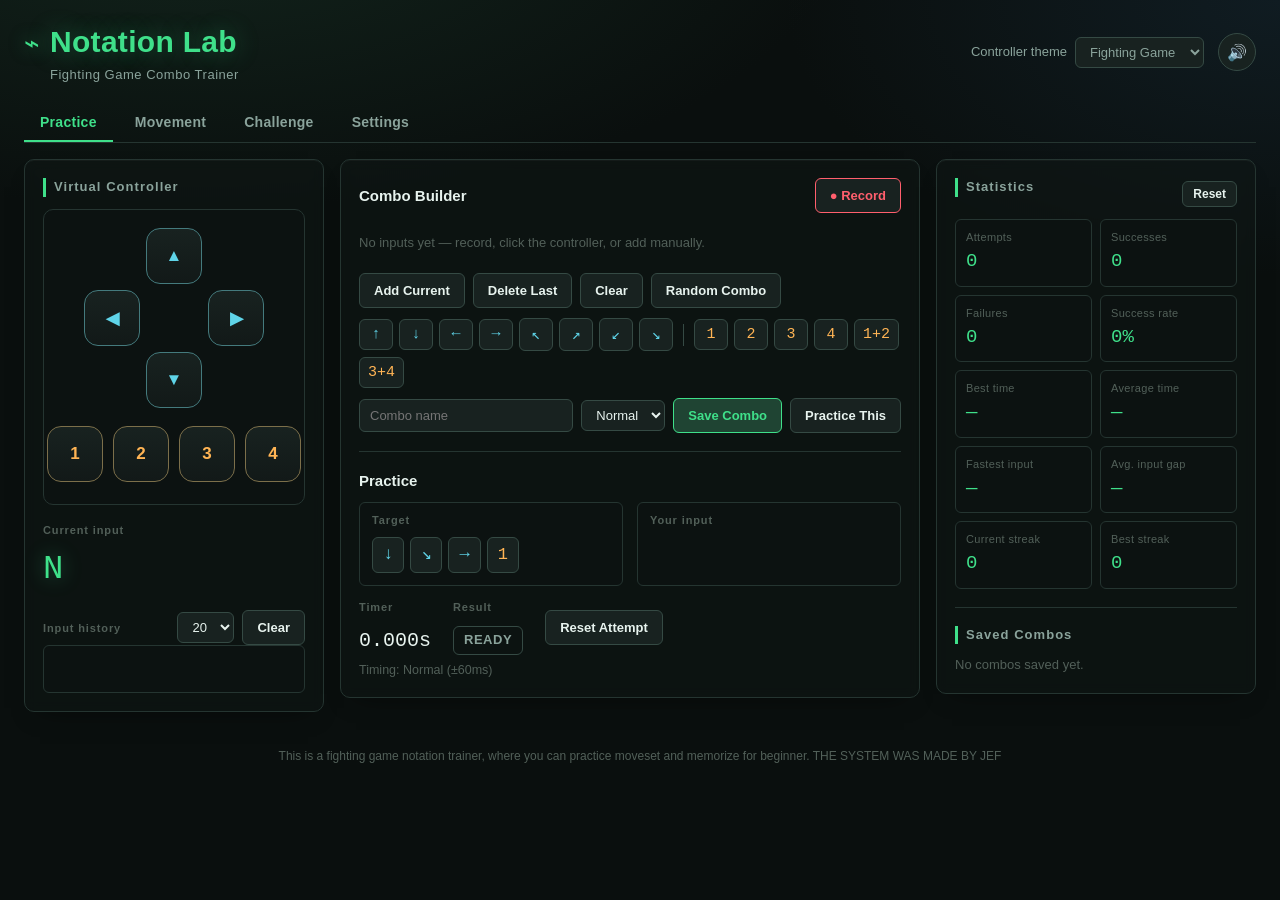
==== index.html @ 4912e776 "Add files via upload" ====
<!DOCTYPE html>
<html lang="en">
<head>
<meta charset="UTF-8" />
<meta name="viewport" content="width=device-width, initial-scale=1.0" />
<title>Notation Lab — Fighting Game Combo Trainer</title>
<meta name="description" content="Practice fighting-game directional inputs and combos on your keyboard, no controller required." />
<link rel="stylesheet" href="css/style.css" />
</head>
<body>
<div class="app-shell">

  <header class="app-header">
    <div class="brand">
      <span class="brand-mark" aria-hidden="true">⌁</span>
      <h1 class="app-title">Notation Lab<span class="app-subtitle">Fighting Game Combo Trainer</span></h1>
    </div>

    <div class="header-controls">
      <div class="field-inline">
        <label for="theme-select">Controller theme</label>
        <select id="theme-select">
          <option value="fighting-game">Fighting Game</option>
          <option value="classic-arcade">Classic Arcade</option>
          <option value="minimal">Minimal</option>
          <option value="leverless">Leverless</option>
        </select>
      </div>
      <button id="mute-btn" class="icon-btn" type="button" aria-pressed="false" aria-label="Mute sound">🔊</button>
    </div>
  </header>

  <nav class="tab-nav" role="tablist" aria-label="Trainer sections">
    <button class="tab-btn active" data-tab="practice" role="tab" aria-selected="true">Practice</button>
    <button class="tab-btn" data-tab="movement" role="tab" aria-selected="false">Movement</button>
    <button class="tab-btn" data-tab="challenge" role="tab" aria-selected="false">Challenge</button>
    <button class="tab-btn" data-tab="settings" role="tab" aria-selected="false">Settings</button>
  </nav>

  <main class="app-main">

    <!-- ================= LEFT: VIRTUAL CONTROLLER + LIVE INPUT ================= -->
    <section class="panel controller-panel" aria-label="Virtual controller">
      <h2 class="panel-title">Virtual Controller</h2>

      <div id="virtual-controller" class="virtual-controller theme-fighting-game" data-theme="fighting-game">
        <div class="vc-dpad" role="group" aria-label="Directions">
          <button class="vc-btn vc-dir" data-action="up" aria-label="Up">▲</button>
          <button class="vc-btn vc-dir" data-action="left" aria-label="Left">◀</button>
          <div class="vc-dpad-center" aria-hidden="true"></div>
          <button class="vc-btn vc-dir" data-action="right" aria-label="Right">▶</button>
          <button class="vc-btn vc-dir" data-action="down" aria-label="Down">▼</button>
        </div>
        <div class="vc-buttons" role="group" aria-label="Attack buttons">
          <button class="vc-btn vc-atk" data-action="button1" aria-label="Button 1">1</button>
          <button class="vc-btn vc-atk" data-action="button2" aria-label="Button 2">2</button>
          <button class="vc-btn vc-atk" data-action="button3" aria-label="Button 3">3</button>
          <button class="vc-btn vc-atk" data-action="button4" aria-label="Button 4">4</button>
        </div>
      </div>

      <div class="live-input">
        <div class="current-input-block">
          <span class="field-label">Current input</span>
          <div id="current-input-display" class="current-input" aria-live="polite">N</div>
        </div>

        <div class="history-block">
          <div class="history-header">
            <span class="field-label">Input history</span>
            <div class="history-controls">
              <select id="history-length-select" aria-label="History length">
                <option value="10">10</option>
                <option value="20" selected>20</option>
                <option value="30">30</option>
                <option value="50">50</option>
              </select>
              <button id="clear-history-btn" class="ghost-btn" type="button">Clear</button>
            </div>
          </div>
          <div id="input-history-display" class="input-history" aria-live="polite"></div>
        </div>
      </div>
    </section>

    <!-- ================= CENTER: TAB CONTENT ================= -->
    <section class="panel tab-content-panel" aria-label="Trainer modes">

      <div id="tab-practice" class="tab-panel active" role="tabpanel">
        <div class="subsection">
          <div class="subsection-header">
            <h3>Combo Builder</h3>
            <button id="builder-record-btn" class="rec-btn" type="button">● Record</button>
          </div>

          <div id="builder-sequence-display" class="token-row builder-empty" aria-live="polite">
            <span class="placeholder">No inputs yet — record, click the controller, or add manually.</span>
          </div>

          <div class="button-row">
            <button id="builder-add-current-btn" class="ghost-btn" type="button">Add Current</button>
            <button id="builder-delete-last-btn" class="ghost-btn" type="button">Delete Last</button>
            <button id="builder-clear-btn" class="ghost-btn" type="button">Clear</button>
            <button id="builder-random-btn" class="ghost-btn" type="button">Random Combo</button>
          </div>

          <div class="manual-palette" id="builder-manual-palette" aria-label="Insert notation manually">
            <button class="palette-btn" data-token="↑" type="button">↑</button>
            <button class="palette-btn" data-token="↓" type="button">↓</button>
            <button class="palette-btn" data-token="←" type="button">←</button>
            <button class="palette-btn" data-token="→" type="button">→</button>
            <button class="palette-btn" data-token="↖" type="button">↖</button>
            <button class="palette-btn" data-token="↗" type="button">↗</button>
            <button class="palette-btn" data-token="↙" type="button">↙</button>
            <button class="palette-btn" data-token="↘" type="button">↘</button>
            <span class="palette-divider" aria-hidden="true"></span>
            <button class="palette-btn atk" data-token="1" type="button">1</button>
            <button class="palette-btn atk" data-token="2" type="button">2</button>
            <button class="palette-btn atk" data-token="3" type="button">3</button>
            <button class="palette-btn atk" data-token="4" type="button">4</button>
            <button class="palette-btn atk" data-token="1+2" type="button">1+2</button>
            <button class="palette-btn atk" data-token="3+4" type="button">3+4</button>
          </div>

          <div class="save-row">
            <input id="builder-combo-name-input" type="text" placeholder="Combo name" maxlength="40" />
            <select id="builder-difficulty-select" aria-label="Combo difficulty">
              <option>Easy</option>
              <option selected>Normal</option>
              <option>Hard</option>
              <option>Expert</option>
            </select>
            <button id="builder-save-btn" class="primary-btn" type="button">Save Combo</button>
            <button id="builder-use-as-target-btn" class="ghost-btn" type="button">Practice This</button>
          </div>
        </div>

        <div class="subsection">
          <h3>Practice</h3>
          <div class="practice-grid">
            <div class="practice-block">
              <span class="field-label">Target</span>
              <div id="practice-target-display" class="token-row target-row"></div>
            </div>
            <div class="practice-block">
              <span class="field-label">Your input</span>
              <div id="practice-progress-display" class="token-row progress-row"></div>
            </div>
          </div>
          <div class="practice-meta">
            <div class="meta-stat">
              <span class="field-label">Timer</span>
              <span id="practice-timer-display" class="meta-value mono">0.000s</span>
            </div>
            <div class="meta-stat">
              <span class="field-label">Result</span>
              <span id="practice-result-display" class="meta-value result-badge">READY</span>
            </div>
            <button id="practice-reset-btn" class="ghost-btn" type="button">Reset Attempt</button>
          </div>
          <p id="practice-timing-note" class="hint-text">Timing: Normal (±60ms)</p>
        </div>
      </div>

      <div id="tab-movement" class="tab-panel" role="tabpanel">
        <div class="subsection">
          <h3>Movement Drills</h3>
          <div id="movement-exercise-list" class="exercise-list" role="list"></div>
        </div>
        <div class="subsection">
          <h3 id="movement-active-name">Select a drill</h3>
          <div class="practice-grid">
            <div class="practice-block">
              <span class="field-label">Target</span>
              <div id="movement-target-display" class="token-row target-row"></div>
            </div>
            <div class="practice-block">
              <span class="field-label">Your input</span>
              <div id="movement-progress-display" class="token-row progress-row"></div>
            </div>
          </div>
          <div class="practice-meta">
            <div class="meta-stat">
              <span class="field-label">Result</span>
              <span id="movement-result-display" class="meta-value result-badge">READY</span>
            </div>
            <button id="movement-reset-btn" class="ghost-btn" type="button">Reset</button>
          </div>
        </div>
      </div>

      <div id="tab-challenge" class="tab-panel" role="tabpanel">
        <div class="subsection">
          <div class="subsection-header">
            <h3>Random Challenge</h3>
            <div class="field-inline">
              <label for="challenge-difficulty-select">Difficulty</label>
              <select id="challenge-difficulty-select">
                <option>Easy</option>
                <option selected>Normal</option>
                <option>Hard</option>
                <option>Expert</option>
              </select>
            </div>
          </div>
          <button id="challenge-new-btn" class="primary-btn" type="button">New Challenge</button>

          <div class="practice-grid">
            <div class="practice-block">
              <span class="field-label">Target</span>
              <div id="challenge-target-display" class="token-row target-row"></div>
            </div>
            <div class="practice-block">
              <span class="field-label">Your input</span>
              <div id="challenge-progress-display" class="token-row progress-row"></div>
            </div>
          </div>
          <div class="practice-meta">
            <div class="meta-stat">
              <span class="field-label">Timer</span>
              <span id="challenge-timer-display" class="meta-value mono">0.000s</span>
            </div>
            <div class="meta-stat">
              <span class="field-label">Result</span>
              <span id="challenge-result-display" class="meta-value result-badge">READY</span>
            </div>
          </div>
        </div>
      </div>

      <div id="tab-settings" class="tab-panel" role="tabpanel">
        <div class="subsection">
          <h3>Key Mapping</h3>
          <p class="hint-text">Click a binding, then press the key you want to use.</p>
          <div id="keybind-list" class="keybind-list">
            <div class="keybind-row"><span>Up</span><button class="remap-btn" data-action="up" type="button">C</button></div>
            <div class="keybind-row"><span>Down</span><button class="remap-btn" data-action="down" type="button">W</button></div>
            <div class="keybind-row"><span>Left</span><button class="remap-btn" data-action="left" type="button">Q</button></div>
            <div class="keybind-row"><span>Right</span><button class="remap-btn" data-action="right" type="button">E</button></div>
            <div class="keybind-row"><span>Button 1</span><button class="remap-btn" data-action="button1" type="button">J</button></div>
            <div class="keybind-row"><span>Button 2</span><button class="remap-btn" data-action="button2" type="button">K</button></div>
            <div class="keybind-row"><span>Button 3</span><button class="remap-btn" data-action="button3" type="button">U</button></div>
            <div class="keybind-row"><span>Button 4</span><button class="remap-btn" data-action="button4" type="button">I</button></div>
          </div>
          <p id="keybind-conflict-warning" class="warning-text hidden" role="alert"></p>
        </div>

        <div class="subsection">
          <h3>Timing &amp; Sound</h3>
          <div class="field-inline">
            <label for="timing-difficulty-select">Timing difficulty</label>
            <select id="timing-difficulty-select">
              <option value="strict">Strict (±30ms)</option>
              <option value="normal" selected>Normal (±60ms)</option>
              <option value="relaxed">Relaxed (±100ms)</option>
            </select>
          </div>
          <div class="field-inline">
            <label for="sound-toggle-checkbox">Sound feedback</label>
            <input id="sound-toggle-checkbox" type="checkbox" checked />
          </div>
          <div class="field-inline">
            <label for="reduced-motion-checkbox">Reduce motion</label>
            <input id="reduced-motion-checkbox" type="checkbox" />
          </div>
        </div>

        <div class="button-row">
          <button id="save-settings-btn" class="primary-btn" type="button">Save Settings</button>
          <button id="reset-defaults-btn" class="ghost-btn" type="button">Reset Defaults</button>
          <span id="settings-saved-note" class="hint-text" aria-live="polite"></span>
        </div>
      </div>

    </section>

    <!-- ================= RIGHT: STATISTICS + SAVED COMBOS ================= -->
    <section class="panel side-panel" aria-label="Statistics and saved combos">
      <div class="subsection">
        <div class="subsection-header">
          <h2 class="panel-title">Statistics</h2>
          <button id="reset-stats-btn" class="ghost-btn small" type="button">Reset</button>
        </div>
        <div class="stats-grid" id="stats-grid">
          <div class="stat-card"><span class="stat-value" id="stat-total-attempts">0</span><span class="stat-label">Attempts</span></div>
          <div class="stat-card"><span class="stat-value" id="stat-successful-attempts">0</span><span class="stat-label">Successes</span></div>
          <div class="stat-card"><span class="stat-value" id="stat-failed-attempts">0</span><span class="stat-label">Failures</span></div>
          <div class="stat-card"><span class="stat-value" id="stat-success-rate">0%</span><span class="stat-label">Success rate</span></div>
          <div class="stat-card"><span class="stat-value" id="stat-best-time">—</span><span class="stat-label">Best time</span></div>
          <div class="stat-card"><span class="stat-value" id="stat-average-time">—</span><span class="stat-label">Average time</span></div>
          <div class="stat-card"><span class="stat-value" id="stat-fastest-input">—</span><span class="stat-label">Fastest input</span></div>
          <div class="stat-card"><span class="stat-value" id="stat-average-gap">—</span><span class="stat-label">Avg. input gap</span></div>
          <div class="stat-card"><span class="stat-value" id="stat-current-streak">0</span><span class="stat-label">Current streak</span></div>
          <div class="stat-card"><span class="stat-value" id="stat-best-streak">0</span><span class="stat-label">Best streak</span></div>
        </div>
      </div>

      <div class="subsection">
        <h2 class="panel-title">Saved Combos</h2>
        <ul id="saved-combos-list" class="saved-combos-list">
          <li class="empty-note">No combos saved yet.</li>
        </ul>
      </div>
    </section>

  </main>

  <footer class="app-footer">
    <p>This is a fighting game notation trainer, where you can practice moveset and memorize for beginner. THE SYSTEM WAS MADE BY JEF</p>
  </footer>
</div>

<script type="module" src="js/app.js"></script>
</body>
</html>
---- css/style.css ----
/* =========================================================================
   Notation Lab — Fighting Game Combo Trainer
   Design language: a deep-graphite arcade cabinet panel. Phosphor-green is the
   marquee accent (per brief); amber marks attack buttons, cyan marks
   direction/info readouts, so the two input families are always visually
   distinct at a glance. Notation and timers use a monospaced, tabular-numeral
   face because they are literal readouts, not decoration.
   ========================================================================= */

:root {
  --bg-void: #0a0f0e;
  --bg-panel: #10171685;
  --bg-panel-solid: #121918;
  --bg-raised: #182220;
  --bg-inset: #0c1211;
  --border-hairline: #253531;
  --border-strong: #354a44;

  --text-primary: #e7f3ee;
  --text-dim: #8aa39b;
  --text-faint: #526059;

  --accent-phosphor: #3fe08a;
  --accent-phosphor-dim: #1f7a4c;
  --accent-amber: #ffb454;
  --accent-cyan: #5fd4e8;
  --accent-danger: #ff5f6d;
  --accent-gold: #ffd166;

  --font-display: 'Segoe UI', 'Helvetica Neue', Arial, sans-serif;
  --font-body: -apple-system, BlinkMacSystemFont, 'Segoe UI', Roboto, Helvetica, Arial, sans-serif;
  --font-mono: ui-monospace, 'Cascadia Code', 'Consolas', 'SFMono-Regular', 'Liberation Mono', monospace;

  --radius-sm: 6px;
  --radius-md: 10px;
  --shadow-panel: 0 1px 0 rgba(255, 255, 255, 0.03) inset, 0 12px 24px -16px rgba(0, 0, 0, 0.6);

  --motion-fast: 90ms;
  --motion-med: 180ms;
}

* { box-sizing: border-box; }

html, body {
  height: 100%;
}

body {
  margin: 0;
  background:
    radial-gradient(1100px 500px at 15% -10%, #12241c 0%, transparent 60%),
    radial-gradient(900px 500px at 100% 0%, #101c22 0%, transparent 55%),
    var(--bg-void);
  color: var(--text-primary);
  font-family: var(--font-body);
  font-size: 15px;
  line-height: 1.45;
  -webkit-font-smoothing: antialiased;
}

::selection { background: var(--accent-phosphor-dim); color: var(--text-primary); }

a { color: var(--accent-cyan); }

button, select, input {
  font-family: inherit;
  color: inherit;
}

:focus-visible {
  outline: 2px solid var(--accent-cyan);
  outline-offset: 2px;
  border-radius: var(--radius-sm);
}

.hidden { display: none !important; }

/* ------------------------------------------------------------- Shell ---- */

.app-shell {
  max-width: 1440px;
  margin: 0 auto;
  padding: 20px 24px 40px;
  display: flex;
  flex-direction: column;
  gap: 16px;
  min-height: 100%;
}

/* ------------------------------------------------------------ Header ---- */

.app-header {
  display: flex;
  align-items: center;
  justify-content: space-between;
  flex-wrap: wrap;
  gap: 16px;
  padding-bottom: 4px;
}

.brand {
  display: flex;
  align-items: baseline;
  gap: 10px;
}

.brand-mark {
  font-size: 26px;
  color: var(--accent-phosphor);
  text-shadow: 0 0 18px rgba(63, 224, 138, 0.55);
  line-height: 1;
}

.app-title {
  margin: 0;
  font-family: var(--font-display);
  font-weight: 800;
  font-size: clamp(22px, 3vw, 30px);
  letter-spacing: 0.01em;
  color: var(--accent-phosphor);
  text-shadow: 0 0 24px rgba(63, 224, 138, 0.35);
  display: flex;
  flex-direction: column;
  gap: 2px;
}

.app-subtitle {
  font-family: var(--font-body);
  font-weight: 500;
  font-size: 13px;
  letter-spacing: 0.04em;
  color: var(--text-dim);
  text-shadow: none;
}

.header-controls {
  display: flex;
  align-items: center;
  gap: 14px;
}

.field-inline {
  display: flex;
  align-items: center;
  gap: 8px;
  font-size: 13px;
  color: var(--text-dim);
}

.field-inline label { white-space: nowrap; }

select {
  background: var(--bg-raised);
  border: 1px solid var(--border-strong);
  border-radius: var(--radius-sm);
  padding: 6px 10px;
  font-size: 13px;
}

.icon-btn {
  width: 38px;
  height: 38px;
  border-radius: 50%;
  border: 1px solid var(--border-strong);
  background: var(--bg-raised);
  font-size: 16px;
  cursor: pointer;
  transition: border-color var(--motion-fast), transform var(--motion-fast);
}
.icon-btn:hover { border-color: var(--accent-phosphor); }
.icon-btn:active { transform: scale(0.94); }

/* -------------------------------------------------------------- Tabs ---- */

.tab-nav {
  display: flex;
  gap: 6px;
  border-bottom: 1px solid var(--border-hairline);
  padding-bottom: 0;
}

.tab-btn {
  appearance: none;
  border: none;
  background: transparent;
  color: var(--text-dim);
  font-size: 14px;
  font-weight: 600;
  letter-spacing: 0.02em;
  padding: 10px 16px;
  cursor: pointer;
  border-bottom: 2px solid transparent;
  transition: color var(--motion-fast), border-color var(--motion-fast);
}
.tab-btn:hover { color: var(--text-primary); }
.tab-btn.active {
  color: var(--accent-phosphor);
  border-bottom-color: var(--accent-phosphor);
}

/* -------------------------------------------------------------- Main ---- */

.app-main {
  display: grid;
  grid-template-columns: 300px minmax(0, 1fr) 320px;
  gap: 16px;
  align-items: start;
}

.panel {
  background: var(--bg-panel);
  border: 1px solid var(--border-hairline);
  border-radius: var(--radius-md);
  padding: 18px;
  box-shadow: var(--shadow-panel);
  backdrop-filter: blur(6px);
}

.panel-title {
  margin: 0 0 12px;
  font-family: var(--font-display);
  font-size: 13px;
  font-weight: 700;
  letter-spacing: 0.08em;
  color: var(--text-dim);
  border-left: 3px solid var(--accent-phosphor);
  padding-left: 8px;
}

.subsection {
  padding-bottom: 18px;
  margin-bottom: 18px;
  border-bottom: 1px solid var(--border-hairline);
}
.subsection:last-child {
  border-bottom: none;
  margin-bottom: 0;
  padding-bottom: 0;
}

.subsection h3 {
  margin: 0 0 10px;
  font-size: 15px;
  font-weight: 700;
  color: var(--text-primary);
}

.subsection-header {
  display: flex;
  align-items: center;
  justify-content: space-between;
  gap: 12px;
  margin-bottom: 10px;
}
.subsection-header h3 { margin: 0; }

.hint-text {
  color: var(--text-faint);
  font-size: 12.5px;
  margin: 6px 0 0;
}

.warning-text {
  color: var(--accent-amber);
  font-size: 12.5px;
  margin: 10px 0 0;
  padding: 8px 10px;
  border: 1px solid var(--accent-amber);
  border-radius: var(--radius-sm);
  background: rgba(255, 180, 84, 0.08);
}

/* ------------------------------------------------------ Virtual controller */

.virtual-controller {
  display: flex;
  flex-direction: column;
  align-items: center;
  gap: 18px;
  padding: 18px 8px 22px;
  margin-bottom: 18px;
  border-radius: var(--radius-md);
  background: var(--bg-inset);
  border: 1px solid var(--border-hairline);
}

.vc-dpad {
  display: grid;
  grid-template-columns: 56px 56px 56px;
  grid-template-rows: 56px 56px 56px;
  gap: 6px;
  place-items: center;
}
.vc-dpad button[data-action="up"] { grid-column: 2; grid-row: 1; }
.vc-dpad button[data-action="left"] { grid-column: 1; grid-row: 2; }
.vc-dpad-center { grid-column: 2; grid-row: 2; width: 56px; height: 56px; }
.vc-dpad button[data-action="right"] { grid-column: 3; grid-row: 2; }
.vc-dpad button[data-action="down"] { grid-column: 2; grid-row: 3; }

.vc-buttons {
  display: flex;
  gap: 10px;
}

.vc-btn {
  width: 56px;
  height: 56px;
  border-radius: 14px;
  border: 1px solid var(--border-strong);
  background: linear-gradient(180deg, var(--bg-raised), var(--bg-panel-solid));
  color: var(--text-primary);
  font-size: 17px;
  font-weight: 700;
  cursor: pointer;
  user-select: none;
  touch-action: none;
  transition: transform var(--motion-fast), border-color var(--motion-fast), box-shadow var(--motion-fast), background var(--motion-fast);
}

.vc-btn.vc-dir { color: var(--accent-cyan); border-color: color-mix(in srgb, var(--accent-cyan) 35%, var(--border-strong)); }
.vc-btn.vc-atk { color: var(--accent-amber); border-color: color-mix(in srgb, var(--accent-amber) 35%, var(--border-strong)); }

.vc-btn:hover { transform: translateY(-1px); }

.vc-btn.active.vc-dir {
  background: color-mix(in srgb, var(--accent-cyan) 22%, var(--bg-raised));
  border-color: var(--accent-cyan);
  box-shadow: 0 0 16px color-mix(in srgb, var(--accent-cyan) 45%, transparent);
  transform: translateY(1px) scale(0.97);
}
.vc-btn.active.vc-atk {
  background: color-mix(in srgb, var(--accent-amber) 22%, var(--bg-raised));
  border-color: var(--accent-amber);
  box-shadow: 0 0 16px color-mix(in srgb, var(--accent-amber) 45%, transparent);
  transform: translateY(1px) scale(0.97);
}

/* Theme variants — same DOM & logic, different presentation */
.virtual-controller.theme-classic-arcade { background: #1a120c; border-color: #4a3420; }
.virtual-controller.theme-classic-arcade .vc-btn { border-radius: 50%; background: radial-gradient(circle at 35% 30%, #3a2415, #1c130b); }
.virtual-controller.theme-classic-arcade .vc-btn.vc-dir { color: #ffd8a8; }
.virtual-controller.theme-classic-arcade .vc-btn.vc-atk { color: #ff8a5c; }

.virtual-controller.theme-minimal { background: transparent; border-style: dashed; }
.virtual-controller.theme-minimal .vc-btn { border-radius: 4px; background: transparent; box-shadow: none; }

.virtual-controller.theme-leverless { background: #0a0a0d; border-color: #2a2a35; }
.virtual-controller.theme-leverless .vc-dpad { grid-template-columns: 50px 50px 50px; grid-template-rows: 50px 50px 50px; }
.virtual-controller.theme-leverless .vc-btn { border-radius: 10px; width: 50px; height: 50px; }
.virtual-controller.theme-leverless .vc-buttons .vc-btn { width: 62px; height: 62px; border-radius: 50%; }

/* ------------------------------------------------------------ Live input */

.live-input {
  display: flex;
  flex-direction: column;
  gap: 16px;
}

.field-label {
  display: block;
  font-size: 11px;
  font-weight: 700;
  letter-spacing: 0.08em;
  color: var(--text-faint);
  margin-bottom: 6px;
}

.current-input {
  font-family: var(--font-mono);
  font-size: 34px;
  font-variant-numeric: tabular-nums;
  color: var(--accent-phosphor);
  text-shadow: 0 0 20px rgba(63, 224, 138, 0.4);
  min-height: 1.2em;
}
.current-input.token-atk { color: var(--accent-amber); text-shadow: 0 0 20px rgba(255, 180, 84, 0.4); }

.history-header {
  display: flex;
  align-items: baseline;
  justify-content: space-between;
  gap: 8px;
}

.history-controls {
  display: flex;
  align-items: center;
  gap: 8px;
}

.input-history {
  display: flex;
  gap: 6px;
  overflow-x: auto;
  padding: 10px;
  min-height: 48px;
  border-radius: var(--radius-sm);
  background: var(--bg-inset);
  border: 1px solid var(--border-hairline);
  align-items: center;
}

/* --------------------------------------------------------------- Chips -- */

.token-row {
  display: flex;
  flex-wrap: wrap;
  gap: 6px;
  align-items: center;
  min-height: 40px;
}

.token-chip {
  font-family: var(--font-mono);
  font-size: 17px;
  padding: 5px 10px;
  border-radius: var(--radius-sm);
  background: var(--bg-raised);
  border: 1px solid var(--border-strong);
  color: var(--accent-cyan);
  white-space: nowrap;
}
.token-chip.token-atk { color: var(--accent-amber); }
.token-chip.history-chip { flex: 0 0 auto; }

.token-chip.token-matched {
  color: var(--accent-phosphor);
  border-color: var(--accent-phosphor);
  background: color-mix(in srgb, var(--accent-phosphor) 12%, var(--bg-raised));
}
.token-chip.token-pending {
  color: var(--text-faint);
  opacity: 0.7;
}

.placeholder, .empty-note {
  color: var(--text-faint);
  font-size: 13px;
  font-style: normal;
}

/* -------------------------------------------------------------- Buttons */

.primary-btn, .ghost-btn, .rec-btn {
  appearance: none;
  border-radius: var(--radius-sm);
  padding: 9px 14px;
  font-size: 13px;
  font-weight: 600;
  cursor: pointer;
  transition: transform var(--motion-fast), border-color var(--motion-fast), background var(--motion-fast);
}
.primary-btn:active, .ghost-btn:active, .rec-btn:active { transform: scale(0.97); }

.primary-btn {
  border: 1px solid var(--accent-phosphor);
  background: color-mix(in srgb, var(--accent-phosphor) 18%, var(--bg-raised));
  color: var(--accent-phosphor);
}
.primary-btn:hover { background: color-mix(in srgb, var(--accent-phosphor) 28%, var(--bg-raised)); }

.ghost-btn {
  border: 1px solid var(--border-strong);
  background: var(--bg-raised);
  color: var(--text-primary);
}
.ghost-btn:hover { border-color: var(--accent-cyan); }
.ghost-btn.small { padding: 5px 10px; font-size: 12px; }
.ghost-btn.danger { color: var(--accent-danger); }
.ghost-btn.danger:hover { border-color: var(--accent-danger); }

.rec-btn {
  border: 1px solid var(--accent-danger);
  background: var(--bg-raised);
  color: var(--accent-danger);
}
.rec-btn.recording {
  background: color-mix(in srgb, var(--accent-danger) 22%, var(--bg-raised));
  animation: pulse-rec 1.1s ease-in-out infinite;
}

@keyframes pulse-rec {
  0%, 100% { box-shadow: 0 0 0 rgba(255, 95, 109, 0); }
  50% { box-shadow: 0 0 14px rgba(255, 95, 109, 0.55); }
}

.button-row {
  display: flex;
  flex-wrap: wrap;
  gap: 8px;
  margin: 10px 0;
}

/* ------------------------------------------------------------- Palette -- */

.manual-palette {
  display: flex;
  flex-wrap: wrap;
  gap: 6px;
  align-items: center;
  margin: 10px 0;
}

.palette-btn {
  font-family: var(--font-mono);
  font-size: 15px;
  min-width: 34px;
  padding: 6px 8px;
  border-radius: var(--radius-sm);
  border: 1px solid var(--border-strong);
  background: var(--bg-raised);
  color: var(--accent-cyan);
  cursor: pointer;
}
.palette-btn.atk { color: var(--accent-amber); }
.palette-btn:hover { border-color: currentColor; }

.palette-divider {
  width: 1px;
  height: 22px;
  background: var(--border-strong);
  margin: 0 4px;
}

/* -------------------------------------------------------------- Save row */

.save-row {
  display: flex;
  flex-wrap: wrap;
  gap: 8px;
  align-items: center;
}

.save-row input[type="text"] {
  flex: 1 1 160px;
  background: var(--bg-raised);
  border: 1px solid var(--border-strong);
  border-radius: var(--radius-sm);
  padding: 8px 10px;
  font-size: 13px;
}

/* ----------------------------------------------------------- Practice --- */

.practice-grid {
  display: grid;
  grid-template-columns: 1fr 1fr;
  gap: 14px;
  margin-bottom: 14px;
}

.practice-block {
  background: var(--bg-inset);
  border: 1px solid var(--border-hairline);
  border-radius: var(--radius-sm);
  padding: 10px 12px;
}

.practice-meta {
  display: flex;
  align-items: center;
  gap: 22px;
  flex-wrap: wrap;
}

.meta-stat {
  display: flex;
  flex-direction: column;
  gap: 4px;
}

.meta-value {
  font-family: var(--font-mono);
  font-size: 20px;
}
.meta-value.mono { color: var(--text-primary); }

.result-badge {
  display: inline-block;
  padding: 4px 10px;
  border-radius: var(--radius-sm);
  font-family: var(--font-display);
  font-size: 13px;
  font-weight: 800;
  letter-spacing: 0.04em;
  border: 1px solid var(--border-strong);
}
.result-neutral { color: var(--text-dim); }
.result-good { color: var(--accent-phosphor); border-color: var(--accent-phosphor); background: color-mix(in srgb, var(--accent-phosphor) 12%, transparent); }
.result-warn { color: var(--accent-gold); border-color: var(--accent-gold); background: color-mix(in srgb, var(--accent-gold) 12%, transparent); }
.result-bad { color: var(--accent-danger); border-color: var(--accent-danger); background: color-mix(in srgb, var(--accent-danger) 12%, transparent); }

/* ------------------------------------------------------------ Exercises */

.exercise-list {
  display: flex;
  flex-wrap: wrap;
  gap: 8px;
}

.exercise-btn {
  border: 1px solid var(--border-strong);
  background: var(--bg-raised);
  color: var(--text-primary);
  border-radius: var(--radius-sm);
  padding: 8px 12px;
  font-size: 13px;
  cursor: pointer;
}
.exercise-btn:hover { border-color: var(--accent-cyan); }
.exercise-btn.active {
  border-color: var(--accent-phosphor);
  color: var(--accent-phosphor);
  background: color-mix(in srgb, var(--accent-phosphor) 12%, var(--bg-raised));
}

/* ------------------------------------------------------------- Settings */

.keybind-list {
  display: grid;
  grid-template-columns: repeat(auto-fit, minmax(150px, 1fr));
  gap: 10px;
  margin-bottom: 8px;
}

.keybind-row {
  display: flex;
  align-items: center;
  justify-content: space-between;
  gap: 10px;
  background: var(--bg-inset);
  border: 1px solid var(--border-hairline);
  border-radius: var(--radius-sm);
  padding: 8px 10px;
}

.remap-btn {
  min-width: 64px;
  font-family: var(--font-mono);
  font-size: 13px;
  padding: 6px 10px;
  border-radius: var(--radius-sm);
  border: 1px solid var(--border-strong);
  background: var(--bg-raised);
  color: var(--accent-cyan);
  cursor: pointer;
}
.remap-btn.listening {
  border-color: var(--accent-gold);
  color: var(--accent-gold);
  animation: pulse-rec 1s ease-in-out infinite;
}

#tab-settings .field-inline { margin-bottom: 12px; }
#tab-settings .field-inline label { flex: 1; color: var(--text-primary); }

/* --------------------------------------------------------------- Stats -- */

.stats-grid {
  display: grid;
  grid-template-columns: 1fr 1fr;
  gap: 8px;
}

.stat-card {
  display: flex;
  flex-direction: column-reverse;
  gap: 2px;
  padding: 10px;
  border-radius: var(--radius-sm);
  background: var(--bg-inset);
  border: 1px solid var(--border-hairline);
}

.stat-value {
  font-family: var(--font-mono);
  font-size: 19px;
  color: var(--accent-phosphor);
}

.stat-label {
  font-size: 11px;
  color: var(--text-faint);
  letter-spacing: 0.03em;
}

/* --------------------------------------------------------- Saved combos */

.saved-combos-list {
  list-style: none;
  margin: 0;
  padding: 0;
  display: flex;
  flex-direction: column;
  gap: 10px;
  max-height: 420px;
  overflow-y: auto;
}

.combo-item {
  background: var(--bg-inset);
  border: 1px solid var(--border-hairline);
  border-radius: var(--radius-sm);
  padding: 10px 12px;
}

.combo-item-header {
  display: flex;
  align-items: center;
  justify-content: space-between;
  margin-bottom: 6px;
}

.combo-name { font-weight: 700; }
.combo-difficulty {
  font-size: 11px;
  color: var(--text-faint);
  border: 1px solid var(--border-strong);
  border-radius: 999px;
  padding: 1px 8px;
}

.combo-sequence-row { min-height: unset; margin-bottom: 6px; }
.combo-meta { font-size: 12px; color: var(--text-faint); margin-bottom: 8px; }
.combo-actions { display: flex; flex-wrap: wrap; gap: 6px; }

/* -------------------------------------------------------------- Footer -- */

.app-footer {
  text-align: center;
  color: var(--text-faint);
  font-size: 12px;
  padding-top: 8px;
}

/* ------------------------------------------------------- Tab panels ---- */

.tab-panel { display: none; }
.tab-panel.active { display: block; }

/* ----------------------------------------------------- Responsiveness -- */

@media (max-width: 1100px) {
  .app-main {
    grid-template-columns: 1fr 1fr;
  }
  .controller-panel { grid-column: 1 / -1; }
}

@media (max-width: 760px) {
  .app-shell { padding: 14px 14px 28px; }
  .app-main { grid-template-columns: 1fr; }
  .practice-grid { grid-template-columns: 1fr; }
  .stats-grid { grid-template-columns: 1fr 1fr; }
  .vc-btn { width: 48px; height: 48px; }
  .vc-dpad { grid-template-columns: 48px 48px 48px; grid-template-rows: 48px 48px 48px; }
  .vc-dpad-center { width: 48px; height: 48px; }
}

/* --------------------------------------------------- Reduced motion ---- */

@media (prefers-reduced-motion: reduce) {
  *, *::before, *::after {
    animation-duration: 0.001ms !important;
    animation-iteration-count: 1 !important;
    transition-duration: 0.001ms !important;
  }
}

body.force-reduced-motion *, body.force-reduced-motion *::before, body.force-reduced-motion *::after {
  animation-duration: 0.001ms !important;
  animation-iteration-count: 1 !important;
  transition-duration: 0.001ms !important;
}
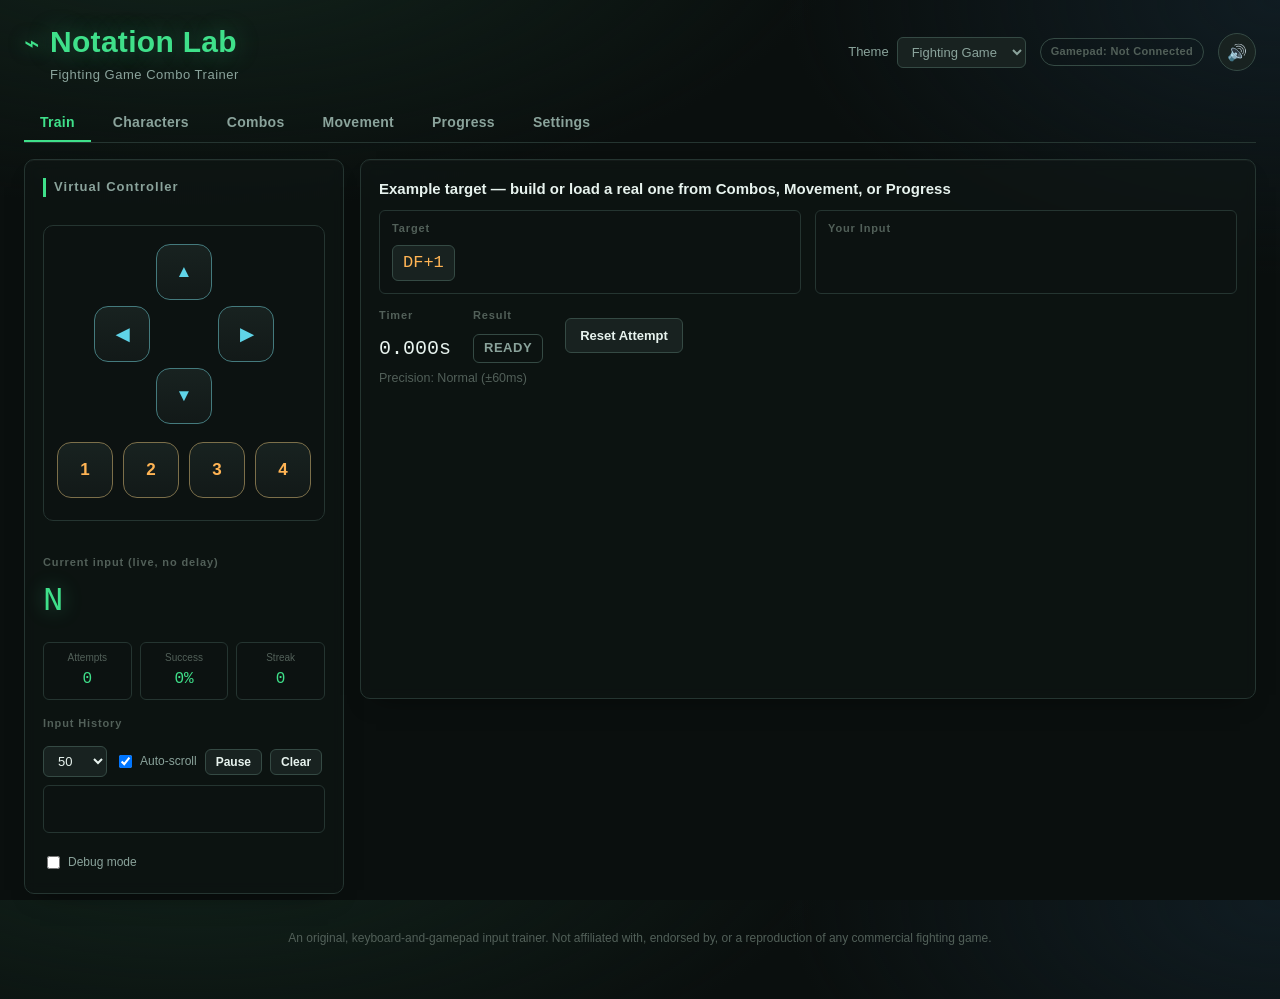
==== commit 7ddbcbc1: "v2 update" ====
--- a/index.html
+++ b/index.html
@@ -4,7 +4,7 @@
 <meta charset="UTF-8" />
 <meta name="viewport" content="width=device-width, initial-scale=1.0" />
 <title>Notation Lab — Fighting Game Combo Trainer</title>
-<meta name="description" content="Practice fighting-game directional inputs and combos on your keyboard, no controller required." />
+<meta name="description" content="Practice fighting-game directional inputs and combos on keyboard or DualShock 4, no game required." />
 <link rel="stylesheet" href="css/style.css" />
 </head>
 <body>
@@ -15,10 +15,9 @@
       <span class="brand-mark" aria-hidden="true">⌁</span>
       <h1 class="app-title">Notation Lab<span class="app-subtitle">Fighting Game Combo Trainer</span></h1>
     </div>
-
     <div class="header-controls">
       <div class="field-inline">
-        <label for="theme-select">Controller theme</label>
+        <label for="theme-select">Theme</label>
         <select id="theme-select">
           <option value="fighting-game">Fighting Game</option>
           <option value="classic-arcade">Classic Arcade</option>
@@ -26,29 +25,31 @@
           <option value="leverless">Leverless</option>
         </select>
       </div>
+      <span id="gamepad-status-badge" class="status-badge status-off">Gamepad: Not Connected</span>
       <button id="mute-btn" class="icon-btn" type="button" aria-pressed="false" aria-label="Mute sound">🔊</button>
     </div>
   </header>
 
   <nav class="tab-nav" role="tablist" aria-label="Trainer sections">
-    <button class="tab-btn active" data-tab="practice" role="tab" aria-selected="true">Practice</button>
+    <button class="tab-btn active" data-tab="train" role="tab" aria-selected="true">Train</button>
+    <button class="tab-btn" data-tab="characters" role="tab" aria-selected="false">Characters</button>
+    <button class="tab-btn" data-tab="combos" role="tab" aria-selected="false">Combos</button>
     <button class="tab-btn" data-tab="movement" role="tab" aria-selected="false">Movement</button>
-    <button class="tab-btn" data-tab="challenge" role="tab" aria-selected="false">Challenge</button>
+    <button class="tab-btn" data-tab="progress" role="tab" aria-selected="false">Progress</button>
     <button class="tab-btn" data-tab="settings" role="tab" aria-selected="false">Settings</button>
   </nav>
 
-  <main class="app-main">
-
-    <!-- ================= LEFT: VIRTUAL CONTROLLER + LIVE INPUT ================= -->
-    <section class="panel controller-panel" aria-label="Virtual controller">
+  <div class="app-body">
+
+    <!-- ============ PERSISTENT LEFT SIDEBAR: controller + live input ============ -->
+    <aside class="panel sidebar-panel" aria-label="Virtual controller and input history">
       <h2 class="panel-title">Virtual Controller</h2>
-
       <div id="virtual-controller" class="virtual-controller theme-fighting-game" data-theme="fighting-game">
         <div class="vc-dpad" role="group" aria-label="Directions">
           <button class="vc-btn vc-dir" data-action="up" aria-label="Up">▲</button>
-          <button class="vc-btn vc-dir" data-action="left" aria-label="Left">◀</button>
+          <button class="vc-btn vc-dir" data-action="left" aria-label="Left (Back)">◀</button>
           <div class="vc-dpad-center" aria-hidden="true"></div>
-          <button class="vc-btn vc-dir" data-action="right" aria-label="Right">▶</button>
+          <button class="vc-btn vc-dir" data-action="right" aria-label="Right (Forward)">▶</button>
           <button class="vc-btn vc-dir" data-action="down" aria-label="Down">▼</button>
         </div>
         <div class="vc-buttons" role="group" aria-label="Attack buttons">
@@ -59,109 +60,172 @@
         </div>
       </div>
 
-      <div class="live-input">
-        <div class="current-input-block">
-          <span class="field-label">Current input</span>
-          <div id="current-input-display" class="current-input" aria-live="polite">N</div>
-        </div>
-
-        <div class="history-block">
-          <div class="history-header">
-            <span class="field-label">Input history</span>
-            <div class="history-controls">
-              <select id="history-length-select" aria-label="History length">
-                <option value="10">10</option>
-                <option value="20" selected>20</option>
-                <option value="30">30</option>
-                <option value="50">50</option>
+      <div class="current-input-block">
+        <span class="field-label">Current input (live, no delay)</span>
+        <div id="current-input-display" class="current-input" aria-live="polite">N</div>
+      </div>
+
+      <div class="mini-stats" id="mini-stats">
+        <div><span id="mini-stat-attempts">0</span><label>Attempts</label></div>
+        <div><span id="mini-stat-rate">0%</span><label>Success</label></div>
+        <div><span id="mini-stat-streak">0</span><label>Streak</label></div>
+      </div>
+
+      <div class="history-block">
+        <div class="history-header">
+          <span class="field-label">Input History</span>
+        </div>
+        <div class="history-controls">
+          <select id="history-length-select" aria-label="History length">
+            <option value="10">10</option>
+            <option value="20">20</option>
+            <option value="30">30</option>
+            <option value="50" selected>50</option>
+            <option value="100">100</option>
+          </select>
+          <label class="checkbox-inline"><input id="history-autoscroll-checkbox" type="checkbox" checked /> Auto-scroll</label>
+          <button id="history-pause-btn" class="ghost-btn small" type="button">Pause</button>
+          <button id="clear-history-btn" class="ghost-btn small" type="button">Clear</button>
+        </div>
+        <ol id="input-history-display" class="input-history" aria-live="polite"></ol>
+      </div>
+
+      <div class="debug-block">
+        <label class="checkbox-inline"><input id="debug-mode-checkbox" type="checkbox" /> Debug mode</label>
+        <div id="debug-panel" class="debug-panel hidden">
+          <div><span>RAW</span><code id="debug-raw">—</code></div>
+          <div><span>STATE</span><code id="debug-state">—</code></div>
+          <div><span>NORMALIZED</span><code id="debug-normalized">—</code></div>
+          <div><span>TIMESTAMP</span><code id="debug-timestamp">—</code></div>
+          <div><span>DURATION</span><code id="debug-duration">—</code></div>
+          <div><span>SOURCE</span><code id="debug-source">—</code></div>
+        </div>
+      </div>
+    </aside>
+
+    <!-- ============ MAIN: tab content ============ -->
+    <main class="panel main-panel" aria-label="Trainer content">
+
+      <!-- ===================== TRAIN ===================== -->
+      <div id="tab-train" class="tab-panel active" role="tabpanel">
+        <div class="subsection">
+          <div class="subsection-header">
+            <h3 id="train-active-label">Example target — build or load a real one from Combos, Movement, or Progress</h3>
+          </div>
+          <div class="practice-grid">
+            <div class="practice-block">
+              <span class="field-label">Target</span>
+              <div id="train-target-display" class="token-row target-row"></div>
+            </div>
+            <div class="practice-block">
+              <span class="field-label">Your Input</span>
+              <div id="train-progress-display" class="token-row progress-row"></div>
+            </div>
+          </div>
+          <div class="practice-meta">
+            <div class="meta-stat">
+              <span class="field-label">Timer</span>
+              <span id="train-timer-display" class="meta-value mono">0.000s</span>
+            </div>
+            <div class="meta-stat">
+              <span class="field-label">Result</span>
+              <span id="train-result-display" class="meta-value result-badge result-neutral">READY</span>
+            </div>
+            <button id="train-confirm-label-btn" class="primary-btn hidden" type="button">Confirm Step</button>
+            <button id="train-reset-btn" class="ghost-btn" type="button">Reset Attempt</button>
+          </div>
+          <p id="train-feedback-text" class="hint-text"></p>
+          <p id="train-precision-note" class="hint-text">Precision: Normal (±60ms)</p>
+        </div>
+      </div>
+
+      <!-- ===================== CHARACTERS ===================== -->
+      <div id="tab-characters" class="tab-panel" role="tabpanel">
+        <div class="subsection">
+          <h3>Characters</h3>
+          <div class="save-row">
+            <input id="add-character-name-input" type="text" placeholder="New character name" maxlength="30" />
+            <button id="add-character-btn" class="primary-btn" type="button">Add Character</button>
+          </div>
+          <ul id="character-list" class="character-list"></ul>
+        </div>
+        <div class="subsection">
+          <h3 id="character-detail-name">Select a character</h3>
+          <div id="character-detail-summary" class="hint-text"></div>
+          <div id="character-detail-combos" class="combo-cards"></div>
+        </div>
+      </div>
+
+      <!-- ===================== COMBOS ===================== -->
+      <div id="tab-combos" class="tab-panel" role="tabpanel">
+        <div class="subsection">
+          <div class="subsection-header">
+            <h3>Combo Library</h3>
+            <div class="field-inline">
+              <label for="combo-character-filter">Character</label>
+              <select id="combo-character-filter"><option value="">All</option></select>
+              <label for="combo-difficulty-filter">Difficulty</label>
+              <select id="combo-difficulty-filter">
+                <option value="">All</option>
+                <option>Beginner</option><option>Intermediate</option><option>Advanced</option><option>Expert</option>
               </select>
-              <button id="clear-history-btn" class="ghost-btn" type="button">Clear</button>
-            </div>
-          </div>
-          <div id="input-history-display" class="input-history" aria-live="polite"></div>
-        </div>
-      </div>
-    </section>
-
-    <!-- ================= CENTER: TAB CONTENT ================= -->
-    <section class="panel tab-content-panel" aria-label="Trainer modes">
-
-      <div id="tab-practice" class="tab-panel active" role="tabpanel">
-        <div class="subsection">
-          <div class="subsection-header">
-            <h3>Combo Builder</h3>
+            </div>
+          </div>
+          <div id="combo-list" class="combo-cards"></div>
+        </div>
+
+        <div class="subsection">
+          <h3>Add / Build a Combo</h3>
+          <p class="hint-text">Type a combo you learned from a video (e.g. "F, DF+1, WS+4, BT, DASH"), or build it live below and pull it into the box.</p>
+
+          <div class="button-row">
             <button id="builder-record-btn" class="rec-btn" type="button">● Record</button>
-          </div>
-
-          <div id="builder-sequence-display" class="token-row builder-empty" aria-live="polite">
-            <span class="placeholder">No inputs yet — record, click the controller, or add manually.</span>
-          </div>
-
-          <div class="button-row">
             <button id="builder-add-current-btn" class="ghost-btn" type="button">Add Current</button>
             <button id="builder-delete-last-btn" class="ghost-btn" type="button">Delete Last</button>
             <button id="builder-clear-btn" class="ghost-btn" type="button">Clear</button>
-            <button id="builder-random-btn" class="ghost-btn" type="button">Random Combo</button>
-          </div>
-
-          <div class="manual-palette" id="builder-manual-palette" aria-label="Insert notation manually">
-            <button class="palette-btn" data-token="↑" type="button">↑</button>
-            <button class="palette-btn" data-token="↓" type="button">↓</button>
-            <button class="palette-btn" data-token="←" type="button">←</button>
-            <button class="palette-btn" data-token="→" type="button">→</button>
-            <button class="palette-btn" data-token="↖" type="button">↖</button>
-            <button class="palette-btn" data-token="↗" type="button">↗</button>
-            <button class="palette-btn" data-token="↙" type="button">↙</button>
-            <button class="palette-btn" data-token="↘" type="button">↘</button>
+            <button id="builder-use-in-form-btn" class="ghost-btn" type="button">Use in form ↓</button>
+          </div>
+          <div id="builder-sequence-display" class="token-row builder-empty"></div>
+
+          <div class="manual-palette" id="builder-manual-palette">
+            <button class="palette-btn" data-token="U" type="button">U</button>
+            <button class="palette-btn" data-token="D" type="button">D</button>
+            <button class="palette-btn" data-token="B" type="button">B</button>
+            <button class="palette-btn" data-token="F" type="button">F</button>
+            <button class="palette-btn" data-token="UB" type="button">UB</button>
+            <button class="palette-btn" data-token="UF" type="button">UF</button>
+            <button class="palette-btn" data-token="DB" type="button">DB</button>
+            <button class="palette-btn" data-token="DF" type="button">DF</button>
             <span class="palette-divider" aria-hidden="true"></span>
             <button class="palette-btn atk" data-token="1" type="button">1</button>
             <button class="palette-btn atk" data-token="2" type="button">2</button>
             <button class="palette-btn atk" data-token="3" type="button">3</button>
             <button class="palette-btn atk" data-token="4" type="button">4</button>
-            <button class="palette-btn atk" data-token="1+2" type="button">1+2</button>
-            <button class="palette-btn atk" data-token="3+4" type="button">3+4</button>
-          </div>
-
-          <div class="save-row">
-            <input id="builder-combo-name-input" type="text" placeholder="Combo name" maxlength="40" />
-            <select id="builder-difficulty-select" aria-label="Combo difficulty">
-              <option>Easy</option>
-              <option selected>Normal</option>
-              <option>Hard</option>
-              <option>Expert</option>
-            </select>
-            <button id="builder-save-btn" class="primary-btn" type="button">Save Combo</button>
-            <button id="builder-use-as-target-btn" class="ghost-btn" type="button">Practice This</button>
-          </div>
-        </div>
-
-        <div class="subsection">
-          <h3>Practice</h3>
-          <div class="practice-grid">
-            <div class="practice-block">
-              <span class="field-label">Target</span>
-              <div id="practice-target-display" class="token-row target-row"></div>
-            </div>
-            <div class="practice-block">
-              <span class="field-label">Your input</span>
-              <div id="practice-progress-display" class="token-row progress-row"></div>
-            </div>
-          </div>
-          <div class="practice-meta">
-            <div class="meta-stat">
-              <span class="field-label">Timer</span>
-              <span id="practice-timer-display" class="meta-value mono">0.000s</span>
-            </div>
-            <div class="meta-stat">
-              <span class="field-label">Result</span>
-              <span id="practice-result-display" class="meta-value result-badge">READY</span>
-            </div>
-            <button id="practice-reset-btn" class="ghost-btn" type="button">Reset Attempt</button>
-          </div>
-          <p id="practice-timing-note" class="hint-text">Timing: Normal (±60ms)</p>
-        </div>
-      </div>
-
+          </div>
+
+          <div class="combo-form">
+            <div class="field-inline">
+              <label for="combo-form-character">Character</label>
+              <select id="combo-form-character"></select>
+            </div>
+            <input id="combo-form-name" type="text" placeholder="Combo name" maxlength="60" />
+            <textarea id="combo-form-notation" rows="2" placeholder="e.g. F DF+1 WS+4 BT DASH"></textarea>
+            <div id="combo-form-preview" class="token-row"></div>
+            <div class="field-inline">
+              <label for="combo-form-difficulty">Difficulty</label>
+              <select id="combo-form-difficulty">
+                <option value="">Auto-estimate</option>
+                <option>Beginner</option><option>Intermediate</option><option>Advanced</option><option>Expert</option>
+              </select>
+            </div>
+            <textarea id="combo-form-notes" rows="2" placeholder="Notes (optional)"></textarea>
+            <input id="combo-form-source" type="text" placeholder="Source / reference link (optional)" />
+            <button id="combo-form-save-btn" class="primary-btn" type="button">Save Combo</button>
+          </div>
+        </div>
+      </div>
+
+      <!-- ===================== MOVEMENT ===================== -->
       <div id="tab-movement" class="tab-panel" role="tabpanel">
         <div class="subsection">
           <h3>Movement Drills</h3>
@@ -175,86 +239,166 @@
               <div id="movement-target-display" class="token-row target-row"></div>
             </div>
             <div class="practice-block">
-              <span class="field-label">Your input</span>
+              <span class="field-label">Your Input</span>
               <div id="movement-progress-display" class="token-row progress-row"></div>
             </div>
           </div>
           <div class="practice-meta">
             <div class="meta-stat">
               <span class="field-label">Result</span>
-              <span id="movement-result-display" class="meta-value result-badge">READY</span>
+              <span id="movement-result-display" class="meta-value result-badge result-neutral">READY</span>
             </div>
             <button id="movement-reset-btn" class="ghost-btn" type="button">Reset</button>
           </div>
         </div>
       </div>
 
-      <div id="tab-challenge" class="tab-panel" role="tabpanel">
+      <!-- ===================== PROGRESS ===================== -->
+      <div id="tab-progress" class="tab-panel" role="tabpanel">
+        <div class="subsection">
+          <div class="subsection-header">
+            <h3>Statistics</h3>
+            <button id="reset-stats-btn" class="ghost-btn small" type="button">Reset</button>
+          </div>
+          <div class="stats-grid" id="stats-grid">
+            <div class="stat-card"><span class="stat-value" id="stat-total-attempts">0</span><span class="stat-label">Attempts</span></div>
+            <div class="stat-card"><span class="stat-value" id="stat-successful-attempts">0</span><span class="stat-label">Successes</span></div>
+            <div class="stat-card"><span class="stat-value" id="stat-failed-attempts">0</span><span class="stat-label">Failures</span></div>
+            <div class="stat-card"><span class="stat-value" id="stat-success-rate">0%</span><span class="stat-label">Success rate</span></div>
+            <div class="stat-card"><span class="stat-value" id="stat-perfect-attempts">0</span><span class="stat-label">Perfect</span></div>
+            <div class="stat-card"><span class="stat-value" id="stat-input-errors">0</span><span class="stat-label">Input errors</span></div>
+            <div class="stat-card"><span class="stat-value" id="stat-timing-errors">0</span><span class="stat-label">Timing errors</span></div>
+            <div class="stat-card"><span class="stat-value" id="stat-best-time">—</span><span class="stat-label">Best time</span></div>
+            <div class="stat-card"><span class="stat-value" id="stat-average-time">—</span><span class="stat-label">Average time</span></div>
+            <div class="stat-card"><span class="stat-value" id="stat-fastest-input">—</span><span class="stat-label">Fastest input</span></div>
+            <div class="stat-card"><span class="stat-value" id="stat-average-gap">—</span><span class="stat-label">Avg. input gap</span></div>
+            <div class="stat-card"><span class="stat-value" id="stat-current-streak">0</span><span class="stat-label">Current streak</span></div>
+            <div class="stat-card"><span class="stat-value" id="stat-best-streak">0</span><span class="stat-label">Best streak</span></div>
+          </div>
+        </div>
+
         <div class="subsection">
           <div class="subsection-header">
             <h3>Random Challenge</h3>
             <div class="field-inline">
               <label for="challenge-difficulty-select">Difficulty</label>
               <select id="challenge-difficulty-select">
-                <option>Easy</option>
-                <option selected>Normal</option>
-                <option>Hard</option>
-                <option>Expert</option>
+                <option>Easy</option><option selected>Normal</option><option>Hard</option><option>Expert</option>
               </select>
             </div>
           </div>
-          <button id="challenge-new-btn" class="primary-btn" type="button">New Challenge</button>
-
-          <div class="practice-grid">
-            <div class="practice-block">
-              <span class="field-label">Target</span>
-              <div id="challenge-target-display" class="token-row target-row"></div>
-            </div>
-            <div class="practice-block">
-              <span class="field-label">Your input</span>
-              <div id="challenge-progress-display" class="token-row progress-row"></div>
-            </div>
-          </div>
-          <div class="practice-meta">
-            <div class="meta-stat">
-              <span class="field-label">Timer</span>
-              <span id="challenge-timer-display" class="meta-value mono">0.000s</span>
-            </div>
-            <div class="meta-stat">
-              <span class="field-label">Result</span>
-              <span id="challenge-result-display" class="meta-value result-badge">READY</span>
-            </div>
-          </div>
-        </div>
-      </div>
-
+          <p class="hint-text">Generates a random sequence and loads it into the Train tab. Timing strictness follows your current Precision Mode (Settings).</p>
+          <button id="challenge-new-btn" class="primary-btn" type="button">New Challenge → Train</button>
+        </div>
+
+        <div class="subsection">
+          <div class="subsection-header">
+            <h3>Daily Practice</h3>
+            <div class="field-inline">
+              <label for="daily-length-select">Length</label>
+              <select id="daily-length-select">
+                <option>4</option><option selected>6</option><option>8</option><option>10</option>
+              </select>
+              <button id="daily-generate-btn" class="primary-btn" type="button">Generate Session</button>
+            </div>
+          </div>
+          <ol id="daily-session-list" class="daily-session-list"></ol>
+        </div>
+
+        <div class="subsection">
+          <h3>Skill Tree</h3>
+          <div id="skill-tree" class="skill-tree"></div>
+        </div>
+
+        <div class="subsection">
+          <h3>Backup</h3>
+          <div class="button-row">
+            <button id="export-data-btn" class="ghost-btn" type="button">Export Data (JSON)</button>
+            <label class="ghost-btn file-input-label">Import Data (JSON)<input id="import-data-input" type="file" accept="application/json" class="hidden" /></label>
+          </div>
+          <p id="import-export-note" class="hint-text"></p>
+        </div>
+      </div>
+
+      <!-- ===================== SETTINGS ===================== -->
       <div id="tab-settings" class="tab-panel" role="tabpanel">
         <div class="subsection">
-          <h3>Key Mapping</h3>
-          <p class="hint-text">Click a binding, then press the key you want to use.</p>
+          <h3>Input Source</h3>
+          <div class="field-inline">
+            <label for="input-source-select">Use</label>
+            <select id="input-source-select">
+              <option value="keyboard">Keyboard only</option>
+              <option value="gamepad">Gamepad only</option>
+              <option value="both" selected>Both</option>
+            </select>
+          </div>
+        </div>
+
+        <div class="subsection">
+          <h3>Keyboard Mapping</h3>
+          <p class="hint-text">Click a binding, then press the key you want.</p>
           <div id="keybind-list" class="keybind-list">
-            <div class="keybind-row"><span>Up</span><button class="remap-btn" data-action="up" type="button">C</button></div>
-            <div class="keybind-row"><span>Down</span><button class="remap-btn" data-action="down" type="button">W</button></div>
-            <div class="keybind-row"><span>Left</span><button class="remap-btn" data-action="left" type="button">Q</button></div>
-            <div class="keybind-row"><span>Right</span><button class="remap-btn" data-action="right" type="button">E</button></div>
-            <div class="keybind-row"><span>Button 1</span><button class="remap-btn" data-action="button1" type="button">J</button></div>
-            <div class="keybind-row"><span>Button 2</span><button class="remap-btn" data-action="button2" type="button">K</button></div>
-            <div class="keybind-row"><span>Button 3</span><button class="remap-btn" data-action="button3" type="button">U</button></div>
-            <div class="keybind-row"><span>Button 4</span><button class="remap-btn" data-action="button4" type="button">I</button></div>
+            <div class="keybind-row"><span>Up</span><button class="remap-btn" data-action="up" type="button">W</button></div>
+            <div class="keybind-row"><span>Down</span><button class="remap-btn" data-action="down" type="button">S</button></div>
+            <div class="keybind-row"><span>Left (Back)</span><button class="remap-btn" data-action="left" type="button">A</button></div>
+            <div class="keybind-row"><span>Right (Forward)</span><button class="remap-btn" data-action="right" type="button">D</button></div>
+            <div class="keybind-row"><span>Button 1</span><button class="remap-btn" data-action="button1" type="button">U</button></div>
+            <div class="keybind-row"><span>Button 2</span><button class="remap-btn" data-action="button2" type="button">I</button></div>
+            <div class="keybind-row"><span>Button 3</span><button class="remap-btn" data-action="button3" type="button">J</button></div>
+            <div class="keybind-row"><span>Button 4</span><button class="remap-btn" data-action="button4" type="button">K</button></div>
           </div>
           <p id="keybind-conflict-warning" class="warning-text hidden" role="alert"></p>
         </div>
 
         <div class="subsection">
-          <h3>Timing &amp; Sound</h3>
-          <div class="field-inline">
-            <label for="timing-difficulty-select">Timing difficulty</label>
-            <select id="timing-difficulty-select">
-              <option value="strict">Strict (±30ms)</option>
+          <h3>Gamepad (DualShock 4 / standard-mapped controllers)</h3>
+          <p id="gamepad-detail" class="hint-text">Not connected. Plug in a controller and press any button.</p>
+          <div id="gamepad-mapping-list" class="keybind-list">
+            <div class="keybind-row"><span>Up</span><button class="gamepad-remap-btn" data-action="up" type="button">Button 12</button></div>
+            <div class="keybind-row"><span>Down</span><button class="gamepad-remap-btn" data-action="down" type="button">Button 13</button></div>
+            <div class="keybind-row"><span>Left (Back)</span><button class="gamepad-remap-btn" data-action="left" type="button">Button 14</button></div>
+            <div class="keybind-row"><span>Right (Forward)</span><button class="gamepad-remap-btn" data-action="right" type="button">Button 15</button></div>
+            <div class="keybind-row"><span>Button 1</span><button class="gamepad-remap-btn" data-action="button1" type="button">Button 0</button></div>
+            <div class="keybind-row"><span>Button 2</span><button class="gamepad-remap-btn" data-action="button2" type="button">Button 1</button></div>
+            <div class="keybind-row"><span>Button 3</span><button class="gamepad-remap-btn" data-action="button3" type="button">Button 2</button></div>
+            <div class="keybind-row"><span>Button 4</span><button class="gamepad-remap-btn" data-action="button4" type="button">Button 3</button></div>
+          </div>
+          <p id="gamepad-conflict-warning" class="warning-text hidden" role="alert"></p>
+          <button id="gamepad-reset-btn" class="ghost-btn small" type="button">Reset Gamepad Defaults</button>
+        </div>
+
+        <div class="subsection">
+          <h3>Input Recognition</h3>
+          <div class="field-inline">
+            <label for="socd-mode-select">SOCD mode</label>
+            <select id="socd-mode-select">
+              <option value="neutral">Neutral (opposing directions cancel)</option>
+              <option value="last">Last Input Priority</option>
+              <option value="first">First Input Priority</option>
+            </select>
+          </div>
+          <div class="field-inline">
+            <label for="chord-window-select">Chord window</label>
+            <select id="chord-window-select">
+              <option value="20">20ms</option>
+              <option value="30">30ms</option>
+              <option value="40" selected>40ms</option>
+              <option value="50">50ms</option>
+            </select>
+          </div>
+          <div class="field-inline">
+            <label for="precision-mode-select">Precision mode</label>
+            <select id="precision-mode-select">
+              <option value="relaxed">Relaxed (±120ms)</option>
               <option value="normal" selected>Normal (±60ms)</option>
-              <option value="relaxed">Relaxed (±100ms)</option>
+              <option value="strict">Strict (±30ms, fails on timing/stray input)</option>
+              <option value="perfect">Perfect (±15ms, no auto-restart)</option>
             </select>
           </div>
+        </div>
+
+        <div class="subsection">
+          <h3>Presentation</h3>
           <div class="field-inline">
             <label for="sound-toggle-checkbox">Sound feedback</label>
             <input id="sound-toggle-checkbox" type="checkbox" checked />
@@ -272,41 +416,11 @@
         </div>
       </div>
 
-    </section>
-
-    <!-- ================= RIGHT: STATISTICS + SAVED COMBOS ================= -->
-    <section class="panel side-panel" aria-label="Statistics and saved combos">
-      <div class="subsection">
-        <div class="subsection-header">
-          <h2 class="panel-title">Statistics</h2>
-          <button id="reset-stats-btn" class="ghost-btn small" type="button">Reset</button>
-        </div>
-        <div class="stats-grid" id="stats-grid">
-          <div class="stat-card"><span class="stat-value" id="stat-total-attempts">0</span><span class="stat-label">Attempts</span></div>
-          <div class="stat-card"><span class="stat-value" id="stat-successful-attempts">0</span><span class="stat-label">Successes</span></div>
-          <div class="stat-card"><span class="stat-value" id="stat-failed-attempts">0</span><span class="stat-label">Failures</span></div>
-          <div class="stat-card"><span class="stat-value" id="stat-success-rate">0%</span><span class="stat-label">Success rate</span></div>
-          <div class="stat-card"><span class="stat-value" id="stat-best-time">—</span><span class="stat-label">Best time</span></div>
-          <div class="stat-card"><span class="stat-value" id="stat-average-time">—</span><span class="stat-label">Average time</span></div>
-          <div class="stat-card"><span class="stat-value" id="stat-fastest-input">—</span><span class="stat-label">Fastest input</span></div>
-          <div class="stat-card"><span class="stat-value" id="stat-average-gap">—</span><span class="stat-label">Avg. input gap</span></div>
-          <div class="stat-card"><span class="stat-value" id="stat-current-streak">0</span><span class="stat-label">Current streak</span></div>
-          <div class="stat-card"><span class="stat-value" id="stat-best-streak">0</span><span class="stat-label">Best streak</span></div>
-        </div>
-      </div>
-
-      <div class="subsection">
-        <h2 class="panel-title">Saved Combos</h2>
-        <ul id="saved-combos-list" class="saved-combos-list">
-          <li class="empty-note">No combos saved yet.</li>
-        </ul>
-      </div>
-    </section>
-
-  </main>
+    </main>
+  </div>
 
   <footer class="app-footer">
-    <p>This is a fighting game notation trainer, where you can practice moveset and memorize for beginner. THE SYSTEM WAS MADE BY JEF</p>
+    <p>An original, keyboard-and-gamepad input trainer. Not affiliated with, endorsed by, or a reproduction of any commercial fighting game.</p>
   </footer>
 </div>
 
--- a/css/style.css
+++ b/css/style.css
@@ -200,11 +200,25 @@
 
 /* -------------------------------------------------------------- Main ---- */
 
-.app-main {
+.app-body {
   display: grid;
-  grid-template-columns: 300px minmax(0, 1fr) 320px;
+  grid-template-columns: 320px minmax(0, 1fr);
   gap: 16px;
   align-items: start;
+}
+
+.sidebar-panel {
+  position: sticky;
+  top: 16px;
+  max-height: calc(100vh - 32px);
+  overflow-y: auto;
+  display: flex;
+  flex-direction: column;
+  gap: 16px;
+}
+
+.main-panel {
+  min-height: 60vh;
 }
 
 .panel {
@@ -742,15 +756,17 @@
 /* ----------------------------------------------------- Responsiveness -- */
 
 @media (max-width: 1100px) {
-  .app-main {
-    grid-template-columns: 1fr 1fr;
+  .app-body {
+    grid-template-columns: 1fr;
   }
-  .controller-panel { grid-column: 1 / -1; }
+  .sidebar-panel {
+    position: static;
+    max-height: none;
+  }
 }
 
 @media (max-width: 760px) {
   .app-shell { padding: 14px 14px 28px; }
-  .app-main { grid-template-columns: 1fr; }
   .practice-grid { grid-template-columns: 1fr; }
   .stats-grid { grid-template-columns: 1fr 1fr; }
   .vc-btn { width: 48px; height: 48px; }
@@ -758,7 +774,227 @@
   .vc-dpad-center { width: 48px; height: 48px; }
 }
 
-/* --------------------------------------------------- Reduced motion ---- */
+/* ============================================================
+   V2 ADDITIONS — gamepad status, history log, debug panel,
+   characters/combos, skill tree, daily practice
+   ============================================================ */
+
+.status-badge {
+  font-size: 11px;
+  font-weight: 700;
+  letter-spacing: 0.03em;
+  padding: 5px 10px;
+  border-radius: 999px;
+  border: 1px solid var(--border-strong);
+  white-space: nowrap;
+}
+.status-badge.status-off { color: var(--text-faint); }
+.status-badge.status-on { color: var(--accent-phosphor); border-color: var(--accent-phosphor); background: color-mix(in srgb, var(--accent-phosphor) 10%, transparent); }
+
+.checkbox-inline {
+  display: inline-flex;
+  align-items: center;
+  gap: 5px;
+  font-size: 12px;
+  color: var(--text-dim);
+  white-space: nowrap;
+}
+
+.mini-stats {
+  display: grid;
+  grid-template-columns: repeat(3, 1fr);
+  gap: 8px;
+  text-align: center;
+}
+.mini-stats > div {
+  background: var(--bg-inset);
+  border: 1px solid var(--border-hairline);
+  border-radius: var(--radius-sm);
+  padding: 8px 4px;
+  display: flex;
+  flex-direction: column-reverse;
+  gap: 2px;
+}
+.mini-stats span { font-family: var(--font-mono); font-size: 16px; color: var(--accent-phosphor); }
+.mini-stats label { font-size: 10px; color: var(--text-faint); }
+
+.history-controls {
+  display: flex;
+  flex-wrap: wrap;
+  align-items: center;
+  gap: 8px;
+  margin: 8px 0;
+}
+
+.input-history {
+  list-style: none;
+  margin: 0;
+  padding: 8px;
+  display: flex;
+  flex-direction: column;
+  gap: 2px;
+  max-height: 260px;
+  overflow-y: auto;
+  border-radius: var(--radius-sm);
+  background: var(--bg-inset);
+  border: 1px solid var(--border-hairline);
+}
+.history-entry {
+  display: flex;
+  align-items: baseline;
+  gap: 10px;
+  padding: 3px 6px;
+  border-radius: 4px;
+  opacity: 0.6;
+}
+.history-entry.latest {
+  opacity: 1;
+  background: color-mix(in srgb, var(--accent-phosphor) 10%, transparent);
+}
+.history-index {
+  font-family: var(--font-mono);
+  font-size: 11px;
+  color: var(--text-faint);
+  min-width: 20px;
+}
+.history-notation {
+  font-family: var(--font-mono);
+  font-size: 16px;
+  color: var(--accent-cyan);
+}
+.history-entry.latest .history-notation { font-size: 19px; color: var(--accent-phosphor); }
+.history-notation.token-atk { color: var(--accent-amber); }
+.history-entry.latest .history-notation.token-atk { color: var(--accent-amber); }
+
+.debug-block { margin-top: 4px; }
+.debug-panel {
+  margin-top: 8px;
+  display: flex;
+  flex-direction: column;
+  gap: 4px;
+  padding: 10px;
+  border-radius: var(--radius-sm);
+  background: var(--bg-inset);
+  border: 1px solid var(--border-hairline);
+  font-size: 11px;
+}
+.debug-panel > div { display: flex; justify-content: space-between; gap: 8px; }
+.debug-panel span { color: var(--text-faint); }
+.debug-panel code { font-family: var(--font-mono); color: var(--accent-cyan); word-break: break-all; text-align: right; }
+
+.token-chip.token-label {
+  color: var(--accent-gold);
+  border-color: var(--accent-gold);
+  font-style: italic;
+}
+
+.result-info { color: var(--accent-cyan); border-color: var(--accent-cyan); background: color-mix(in srgb, var(--accent-cyan) 10%, transparent); }
+
+.file-input-label { cursor: pointer; }
+
+/* Characters */
+.character-list { list-style: none; margin: 10px 0 0; padding: 0; display: flex; flex-direction: column; gap: 6px; }
+.character-item {
+  display: flex;
+  align-items: center;
+  gap: 8px;
+  padding: 6px 8px;
+  border-radius: var(--radius-sm);
+  border: 1px solid var(--border-hairline);
+  background: var(--bg-inset);
+}
+.character-item.active { border-color: var(--accent-phosphor); }
+.character-select-btn {
+  flex: 1;
+  text-align: left;
+  background: transparent;
+  border: none;
+  color: var(--text-primary);
+  font-weight: 600;
+  cursor: pointer;
+  padding: 4px;
+}
+.character-item.active .character-select-btn { color: var(--accent-phosphor); }
+
+/* Combos */
+.combo-cards { display: flex; flex-direction: column; gap: 12px; margin-top: 10px; }
+.combo-card {
+  background: var(--bg-inset);
+  border: 1px solid var(--border-hairline);
+  border-radius: var(--radius-sm);
+  padding: 12px;
+}
+.combo-card-header { display: flex; align-items: center; justify-content: space-between; margin-bottom: 6px; }
+.combo-card .combo-sequence-row { min-height: unset; margin: 6px 0; }
+
+.combo-form {
+  display: flex;
+  flex-direction: column;
+  gap: 8px;
+  margin-top: 10px;
+}
+.combo-form input[type="text"], .combo-form textarea, .combo-form select {
+  background: var(--bg-raised);
+  border: 1px solid var(--border-strong);
+  border-radius: var(--radius-sm);
+  padding: 8px 10px;
+  font-size: 13px;
+  font-family: inherit;
+  width: 100%;
+}
+.combo-form textarea { resize: vertical; }
+
+/* Skill tree */
+.skill-tree { display: flex; flex-direction: column; gap: 18px; margin-top: 10px; }
+.skill-level { padding-bottom: 14px; border-bottom: 1px solid var(--border-hairline); }
+.skill-level:last-child { border-bottom: none; padding-bottom: 0; }
+.skill-level-title { margin: 0 0 8px; font-size: 14px; color: var(--accent-phosphor); }
+.skill-list { display: flex; flex-direction: column; gap: 6px; }
+.skill-row {
+  display: flex;
+  align-items: center;
+  gap: 10px;
+  padding: 8px 10px;
+  border-radius: var(--radius-sm);
+  background: var(--bg-inset);
+  border: 1px solid var(--border-hairline);
+}
+.skill-info { flex: 1; display: flex; flex-direction: column; gap: 2px; }
+.skill-name { font-weight: 600; font-size: 13px; }
+.skill-desc { font-size: 11.5px; color: var(--text-faint); }
+
+.status-pill {
+  font-size: 10px;
+  font-weight: 700;
+  letter-spacing: 0.03em;
+  padding: 3px 8px;
+  border-radius: 999px;
+  border: 1px solid var(--border-strong);
+  white-space: nowrap;
+  text-transform: uppercase;
+}
+.status-not-started { color: var(--text-faint); }
+.status-learning { color: var(--accent-cyan); border-color: var(--accent-cyan); }
+.status-practicing { color: var(--accent-gold); border-color: var(--accent-gold); }
+.status-consistent { color: var(--accent-phosphor); border-color: var(--accent-phosphor); }
+.status-mastered { color: var(--accent-phosphor); border-color: var(--accent-phosphor); background: color-mix(in srgb, var(--accent-phosphor) 18%, transparent); }
+
+/* Daily practice */
+.daily-session-list { list-style: none; margin: 10px 0 0; padding: 0; display: flex; flex-direction: column; gap: 6px; }
+.daily-session-item {
+  display: flex;
+  align-items: center;
+  justify-content: space-between;
+  gap: 10px;
+  padding: 8px 10px;
+  border-radius: var(--radius-sm);
+  background: var(--bg-inset);
+  border: 1px solid var(--border-hairline);
+  font-size: 13px;
+}
+.daily-item-label { color: var(--text-primary); }
+
+
 
 @media (prefers-reduced-motion: reduce) {
   *, *::before, *::after {
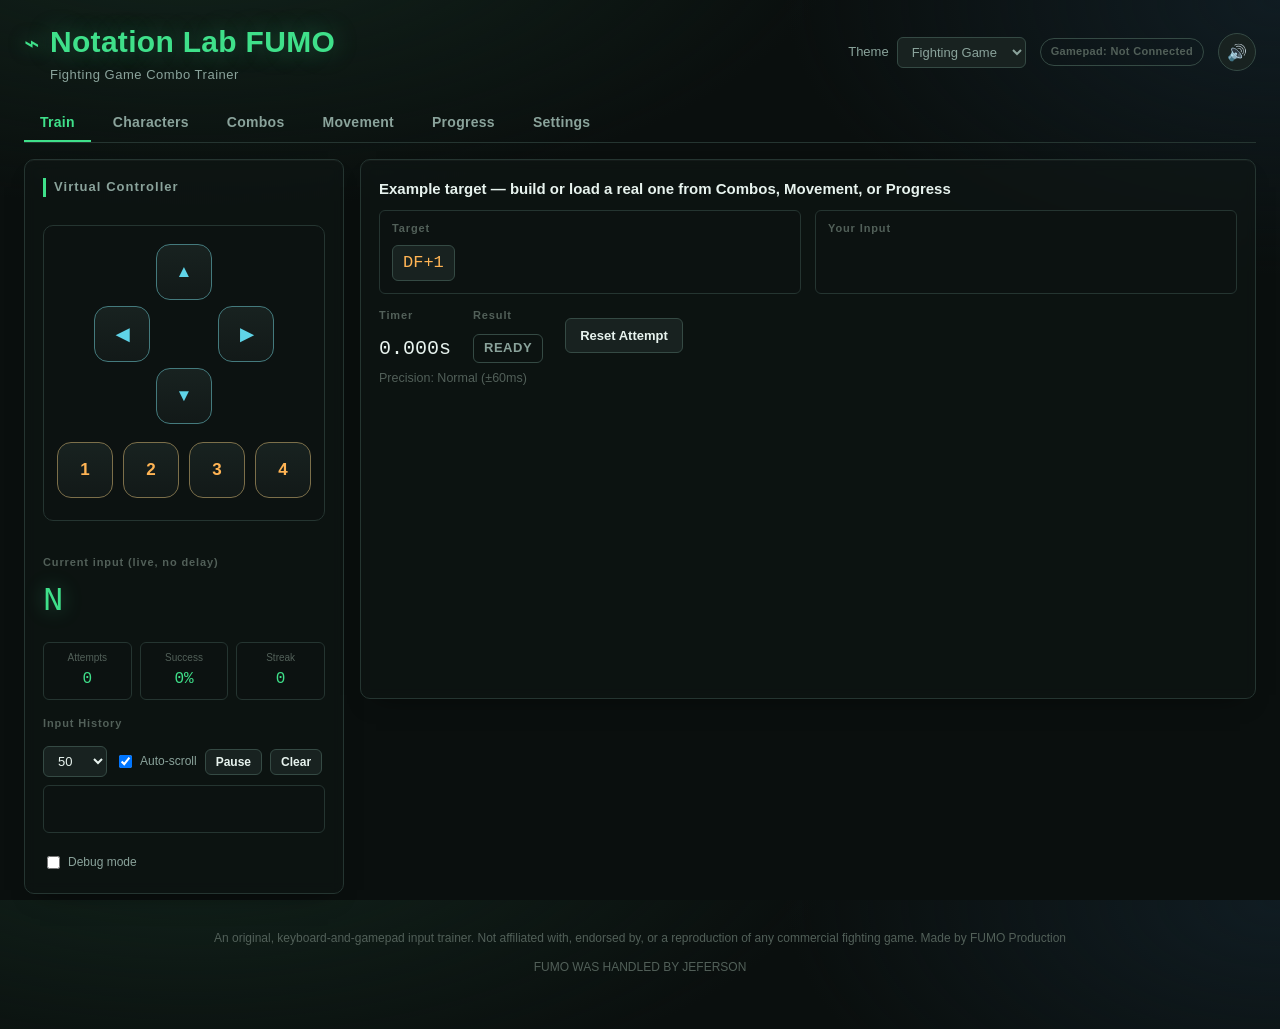
==== commit 213258ba: "Update index.html" ====
--- a/index.html
+++ b/index.html
@@ -3,7 +3,7 @@
 <head>
 <meta charset="UTF-8" />
 <meta name="viewport" content="width=device-width, initial-scale=1.0" />
-<title>Notation Lab — Fighting Game Combo Trainer</title>
+<title>Notation Lab (Made By Jef) — Fighting Game Combo Trainer </title>
 <meta name="description" content="Practice fighting-game directional inputs and combos on keyboard or DualShock 4, no game required." />
 <link rel="stylesheet" href="css/style.css" />
 </head>
@@ -13,7 +13,7 @@
   <header class="app-header">
     <div class="brand">
       <span class="brand-mark" aria-hidden="true">⌁</span>
-      <h1 class="app-title">Notation Lab<span class="app-subtitle">Fighting Game Combo Trainer</span></h1>
+      <h1 class="app-title">Notation Lab FUMO<span class="app-subtitle">Fighting Game Combo Trainer</span></h1>
     </div>
     <div class="header-controls">
       <div class="field-inline">
@@ -420,7 +420,8 @@
   </div>
 
   <footer class="app-footer">
-    <p>An original, keyboard-and-gamepad input trainer. Not affiliated with, endorsed by, or a reproduction of any commercial fighting game.</p>
+    <p>An original, keyboard-and-gamepad input trainer. Not affiliated with, endorsed by, or a reproduction of any commercial fighting game. Made by FUMO Production</p>
+    <p>FUMO WAS HANDLED BY JEFERSON</p>
   </footer>
 </div>
 
